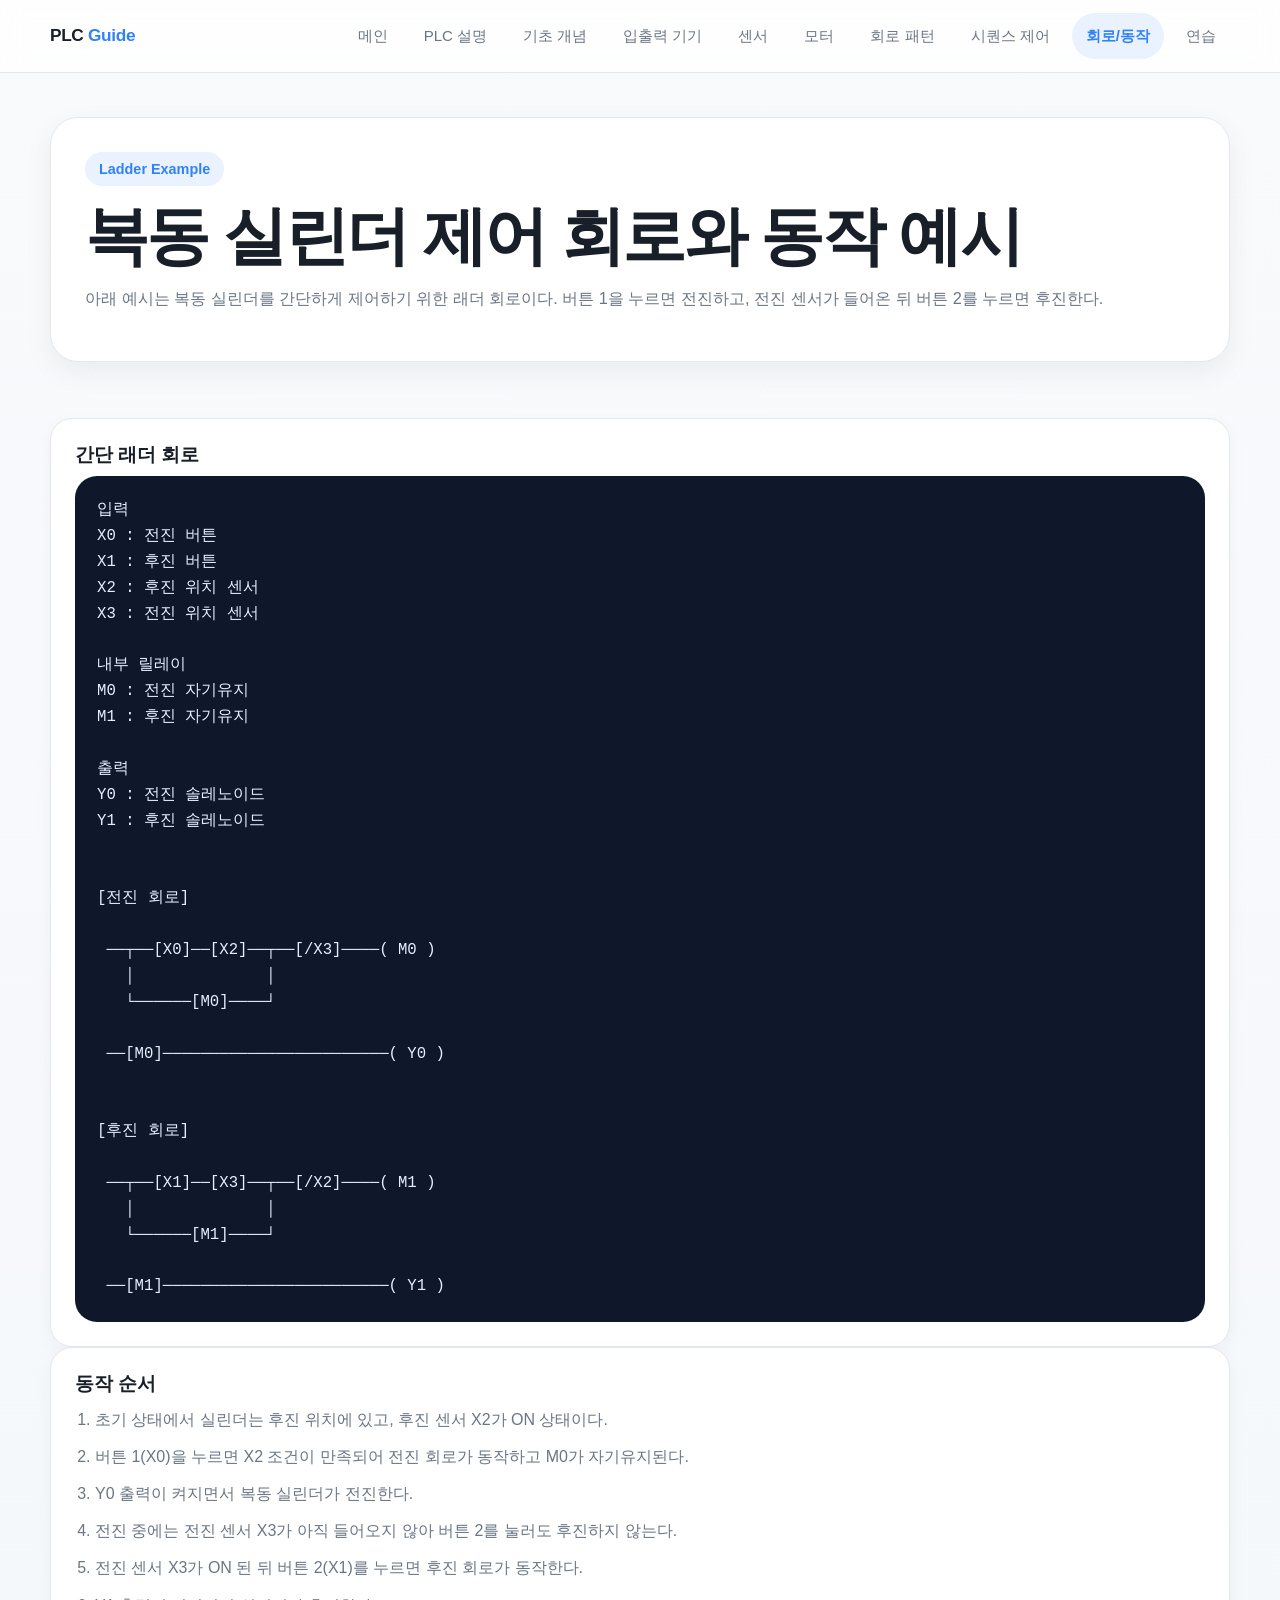
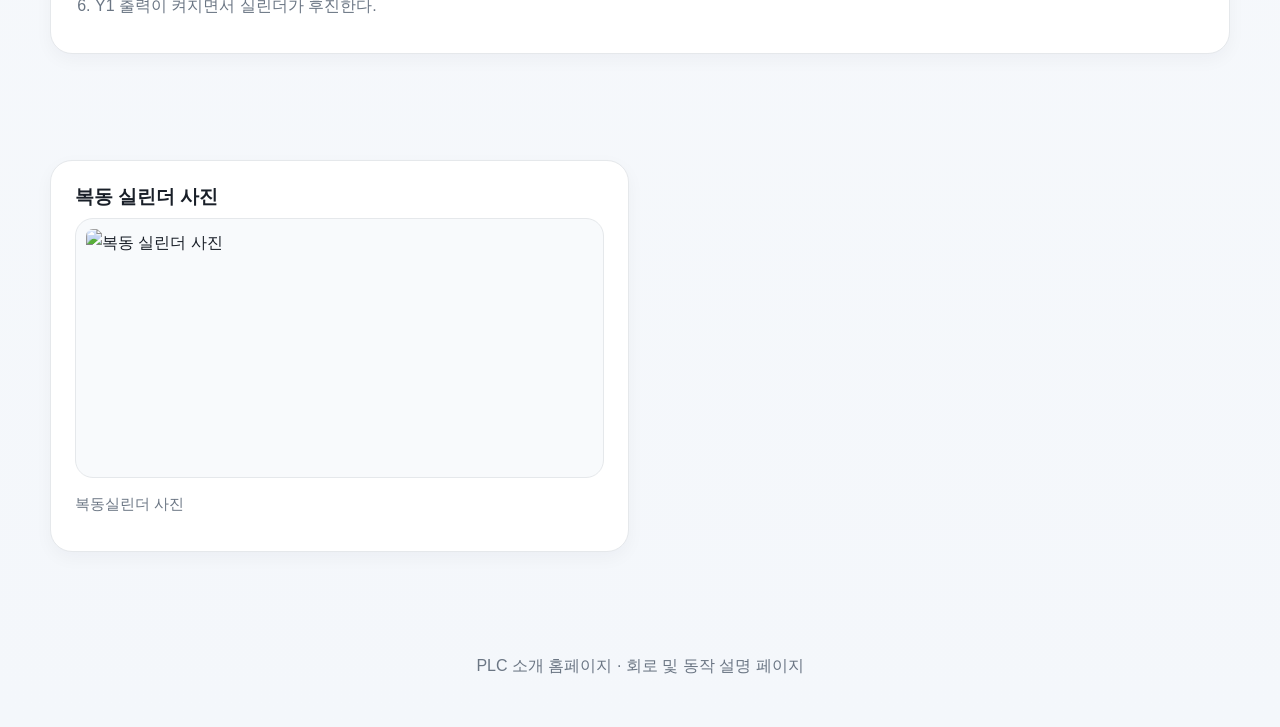
==== ladder.html @ 0543043f "Add files via upload" ====
<!DOCTYPE html>
<html lang="ko">
<head>
  <meta charset="UTF-8">
  <meta name="viewport" content="width=device-width, initial-scale=1.0">
  <title>회로 및 동작 설명</title>
  <link rel="stylesheet" href="styles.css">
</head>
<body>
  <header class="site-header">
    <nav class="nav">
      <div class="brand">PLC <span>Guide</span></div>
<div class="nav-links">
  <a href="index.html">메인</a>
  <a href="plc.html">PLC 설명</a>
  <a href="basic.html">기초 개념</a>
  <a href="devices.html">입출력 기기</a>
  <a href="sensors.html">센서</a>
  <a href="motors.html">모터</a>
  <a href="patterns.html">회로 패턴</a>
  <a href="sequence.html">시퀀스 제어</a>
  <a href="ladder.html" class="active">회로/동작</a>
  <a href="practice.html">연습</a>
</div>
    </nav>
  </header>

  <main>
    <section class="page-hero">
      <div class="container">
        <div class="page-hero-box">
          <div class="badge">Ladder Example</div>
          <h1>복동 실린더 제어 회로와 동작 예시</h1>
          <p>
            아래 예시는 복동 실린더를 간단하게 제어하기 위한 래더 회로이다.
            버튼 1을 누르면 전진하고, 전진 센서가 들어온 뒤 버튼 2를 누르면 후진한다.
          </p>
        </div>
      </div>
    </section>

    <section class="section">
      <div class="container ladder-layout">
        <div class="card">
          <h3>간단 래더 회로</h3>
          <div class="ladder-box">
<pre>
입력
X0 : 전진 버튼
X1 : 후진 버튼
X2 : 후진 위치 센서
X3 : 전진 위치 센서

내부 릴레이
M0 : 전진 자기유지
M1 : 후진 자기유지

출력
Y0 : 전진 솔레노이드
Y1 : 후진 솔레노이드


[전진 회로]

 ──┬──[X0]──[X2]──┬──[/X3]────( M0 )
   │              │
   └──────[M0]────┘

 ──[M0]────────────────────────( Y0 )


[후진 회로]

 ──┬──[X1]──[X3]──┬──[/X2]────( M1 )
   │              │
   └──────[M1]────┘

 ──[M1]────────────────────────( Y1 )
</pre>
          </div>
        </div>

        <div class="card">
          <h3>동작 순서</h3>
          <ol class="steps">
            <li>초기 상태에서 실린더는 후진 위치에 있고, 후진 센서 X2가 ON 상태이다.</li>
            <li>버튼 1(X0)을 누르면 X2 조건이 만족되어 전진 회로가 동작하고 M0가 자기유지된다.</li>
            <li>Y0 출력이 켜지면서 복동 실린더가 전진한다.</li>
            <li>전진 중에는 전진 센서 X3가 아직 들어오지 않아 버튼 2를 눌러도 후진하지 않는다.</li>
            <li>전진 센서 X3가 ON 된 뒤 버튼 2(X1)를 누르면 후진 회로가 동작한다.</li>
            <li>Y1 출력이 켜지면서 실린더가 후진한다.</li>
          </ol>
        </div>
      </div>
    </section>

    <section class="section">
      <div class="container grid-2">
        <div class="card">
          <h3>복동 실린더 사진</h3>
          <!-- 복동실린더 사진 넣는 자리 -->
          <img src="C:\Users\USER\Desktop\폴리텍\AI\HTML\사진\복동실린더.jpg" alt="복동 실린더 사진" class="media-photo">
          <p class="media-note">복동실린더 사진</p>
        </div>

    
      </div>
    </section>
  </main>

  <footer class="footer">
    <div class="container">PLC 소개 홈페이지 · 회로 및 동작 설명 페이지</div>
  </footer>
</body>
</html>
---- styles.css ----
:root {
  --bg:#f6f8fb; --bg-soft:#eef3f8; --surface:#fff; --surface-2:#f9fbfd;
  --text:#191f28; --muted:#6b7684; --line:#e5e8eb;
  --primary:#3182f6; --primary-soft:#eaf2ff; --success:#00a86b; --danger:#e85555;
  --shadow:0 10px 30px rgba(15,23,42,.06); --shadow-soft:0 6px 18px rgba(15,23,42,.04);
  --radius-xl:28px; --radius-lg:22px; --max:1180px;
}
*{box-sizing:border-box}
html{scroll-behavior:smooth}
body{margin:0;font-family:"Segoe UI","Malgun Gothic",sans-serif;background:linear-gradient(180deg,#f8fafc 0%,#f4f7fb 100%);color:var(--text);line-height:1.7}
a{text-decoration:none;color:inherit}
img,video{display:block;max-width:100%;border-radius:18px}
.container{width:min(100% - 32px,var(--max));margin:0 auto}
.site-header{position:sticky;top:0;z-index:100;background:rgba(255,255,255,.82);backdrop-filter:blur(12px);border-bottom:1px solid var(--line)}
.nav{width:min(100% - 32px,var(--max));min-height:72px;margin:0 auto;display:flex;align-items:center;justify-content:space-between;gap:20px}
.brand{font-size:1.08rem;font-weight:800;letter-spacing:-.02em}.brand span{color:var(--primary)}
.nav-links{display:flex;flex-wrap:wrap;gap:8px;justify-content:flex-end}
.nav-links a{padding:10px 14px;border-radius:999px;color:var(--muted);font-size:.94rem;transition:.2s ease}
.nav-links a:hover{background:var(--bg-soft);color:var(--text)} .nav-links a.active{background:var(--primary-soft);color:var(--primary);font-weight:700}
.hero{padding:56px 0 36px}.page-hero{padding:44px 0 22px}.section{padding:34px 0 72px}
.hero-grid{display:grid;grid-template-columns:1.15fr .85fr;gap:24px;align-items:stretch}
.hero-panel,.page-hero-box,.card,.feature-card,.symbol-card,.practice-card{background:var(--surface);border:1px solid var(--line);border-radius:var(--radius-xl);box-shadow:var(--shadow)}
.hero-panel,.page-hero-box{padding:34px}
.badge{display:inline-flex;align-items:center;min-height:34px;padding:0 14px;border-radius:999px;background:var(--primary-soft);color:var(--primary);font-size:.9rem;font-weight:700}
.hero h1,.page-hero h1{margin:16px 0 14px;font-size:clamp(2.2rem,5vw,4rem);line-height:1.08;letter-spacing:-.04em}
.hero p,.page-hero p{margin:0 0 14px;color:var(--muted);font-size:1.02rem}
.hero-actions{display:flex;flex-wrap:wrap;gap:12px;margin-top:24px}
.button{min-height:48px;padding:0 18px;display:inline-flex;align-items:center;justify-content:center;border-radius:14px;font-weight:700;transition:.2s ease}
.button.primary{background:var(--primary);color:#fff;box-shadow:0 8px 24px rgba(49,130,246,.22)} .button.primary:hover{transform:translateY(-2px)}
.button.secondary{background:#fff;border:1px solid var(--line);color:var(--text)}
.section-title{margin:0 0 10px;font-size:clamp(1.7rem,3vw,2.6rem);line-height:1.2;letter-spacing:-.03em}
.section-desc{margin:0 0 28px;color:var(--muted)}
.grid-2{display:grid;grid-template-columns:1fr 1fr;gap:22px}.grid-3{display:grid;grid-template-columns:repeat(3,1fr);gap:22px}.grid-4{display:grid;grid-template-columns:repeat(4,1fr);gap:18px}.info-grid{display:grid;grid-template-columns:repeat(3,1fr);gap:22px}
.card,.symbol-card,.practice-card,.feature-card{padding:24px;border-radius:var(--radius-lg);box-shadow:var(--shadow-soft)}
.card h2,.card h3,.feature-card h3,.symbol-card h3,.practice-card h3{margin:0 0 10px;line-height:1.25}
.card p,.feature-card p,.symbol-card p,.practice-card p{margin:0 0 10px;color:var(--muted)}
.card-tag{display:inline-block;margin-bottom:14px;padding:6px 12px;border-radius:999px;background:#f2f6fc;color:var(--primary);font-size:.84rem;font-weight:700}
.list{margin:12px 0 0;padding-left:18px;color:var(--muted)} .list li{margin-bottom:8px}
.feature-card{display:block;transition:.2s ease}.feature-card:hover{transform:translateY(-4px);box-shadow:0 18px 34px rgba(15,23,42,.08)}
.media-photo{width:100%;height:260px;object-fit:contain;object-position:center;margin-bottom:14px;border:1px solid var(--line);background:#f8fafc;padding:10px}
.media-video{width:100%;margin:14px 0 8px;border:1px solid var(--line);background:#000;min-height:220px}
.media-note{margin:0;color:var(--muted);font-size:.92rem}
.media-placeholder{width:100%;min-height:240px;border:1px dashed #c9d4e2;background:linear-gradient(180deg,#fbfcfe 0%,#f4f7fb 100%);color:var(--muted);border-radius:18px;display:grid;place-items:center;text-align:center;padding:18px;font-size:.95rem;margin-bottom:14px}
.media-placeholder.small{min-height:180px}
.flow{display:grid;grid-template-columns:repeat(5,1fr);gap:12px;align-items:center}.flow-box{min-height:88px;border-radius:18px;border:1px solid var(--line);background:var(--surface-2);display:grid;place-items:center;text-align:center;padding:14px;font-weight:700}.flow-arrow{text-align:center;color:var(--primary);font-size:1.4rem;font-weight:900}
.compare-wrap{overflow-x:auto;border:1px solid var(--line);border-radius:20px;box-shadow:var(--shadow-soft);background:#fff}
table{width:100%;border-collapse:collapse} th,td{padding:15px 14px;border-bottom:1px solid var(--line);text-align:left;vertical-align:top;font-size:.96rem} th{background:#f8fbff;color:var(--text)} td{color:var(--muted)}
.symbol-mark{display:inline-flex;align-items:center;justify-content:center;min-width:72px;min-height:44px;padding:0 12px;border-radius:12px;background:#f2f6fc;color:var(--primary);font-weight:800;font-size:1rem;margin-bottom:14px}
.code-chip,.status-good,.status-bad{display:inline-block;padding:4px 10px;border-radius:999px;font-size:.84rem;font-weight:700}
.code-chip{background:#eef3f8;color:var(--text);margin-right:8px;margin-bottom:8px}
.example-box,.answer-box{background:#f8fbff;border:1px solid var(--line);border-radius:18px;padding:20px}
.answer-box{margin-top:16px;padding:16px;border-radius:14px;color:var(--muted)}
.mini-ladder,.ladder-box{background:#0f172a;color:#e5eefc;border-radius:22px;padding:22px;overflow-x:auto}
.mini-ladder pre,.ladder-box pre{margin:0;white-space:pre;line-height:1.65;font-family:Consolas,"Courier New",monospace;font-size:.98rem}
.steps{margin:0;padding-left:20px;color:var(--muted)} .steps li{margin-bottom:10px}
.status-good{background:#e8faf4;color:var(--success)} .status-bad{background:#fff2f2;color:var(--danger)}
.footer{padding:28px 0 48px;text-align:center;color:var(--muted)}
@media (max-width:1100px){.hero-grid,.grid-2,.grid-3,.grid-4,.info-grid{grid-template-columns:1fr 1fr}.flow{grid-template-columns:1fr}.flow-arrow{transform:rotate(90deg)}}
@media (max-width:760px){.nav{flex-direction:column;align-items:flex-start;padding:12px 0}.nav-links{width:100%;justify-content:flex-start}.hero-grid,.grid-2,.grid-3,.grid-4,.info-grid{grid-template-columns:1fr}.hero-panel,.page-hero-box,.card,.feature-card,.symbol-card,.practice-card{padding:22px}}
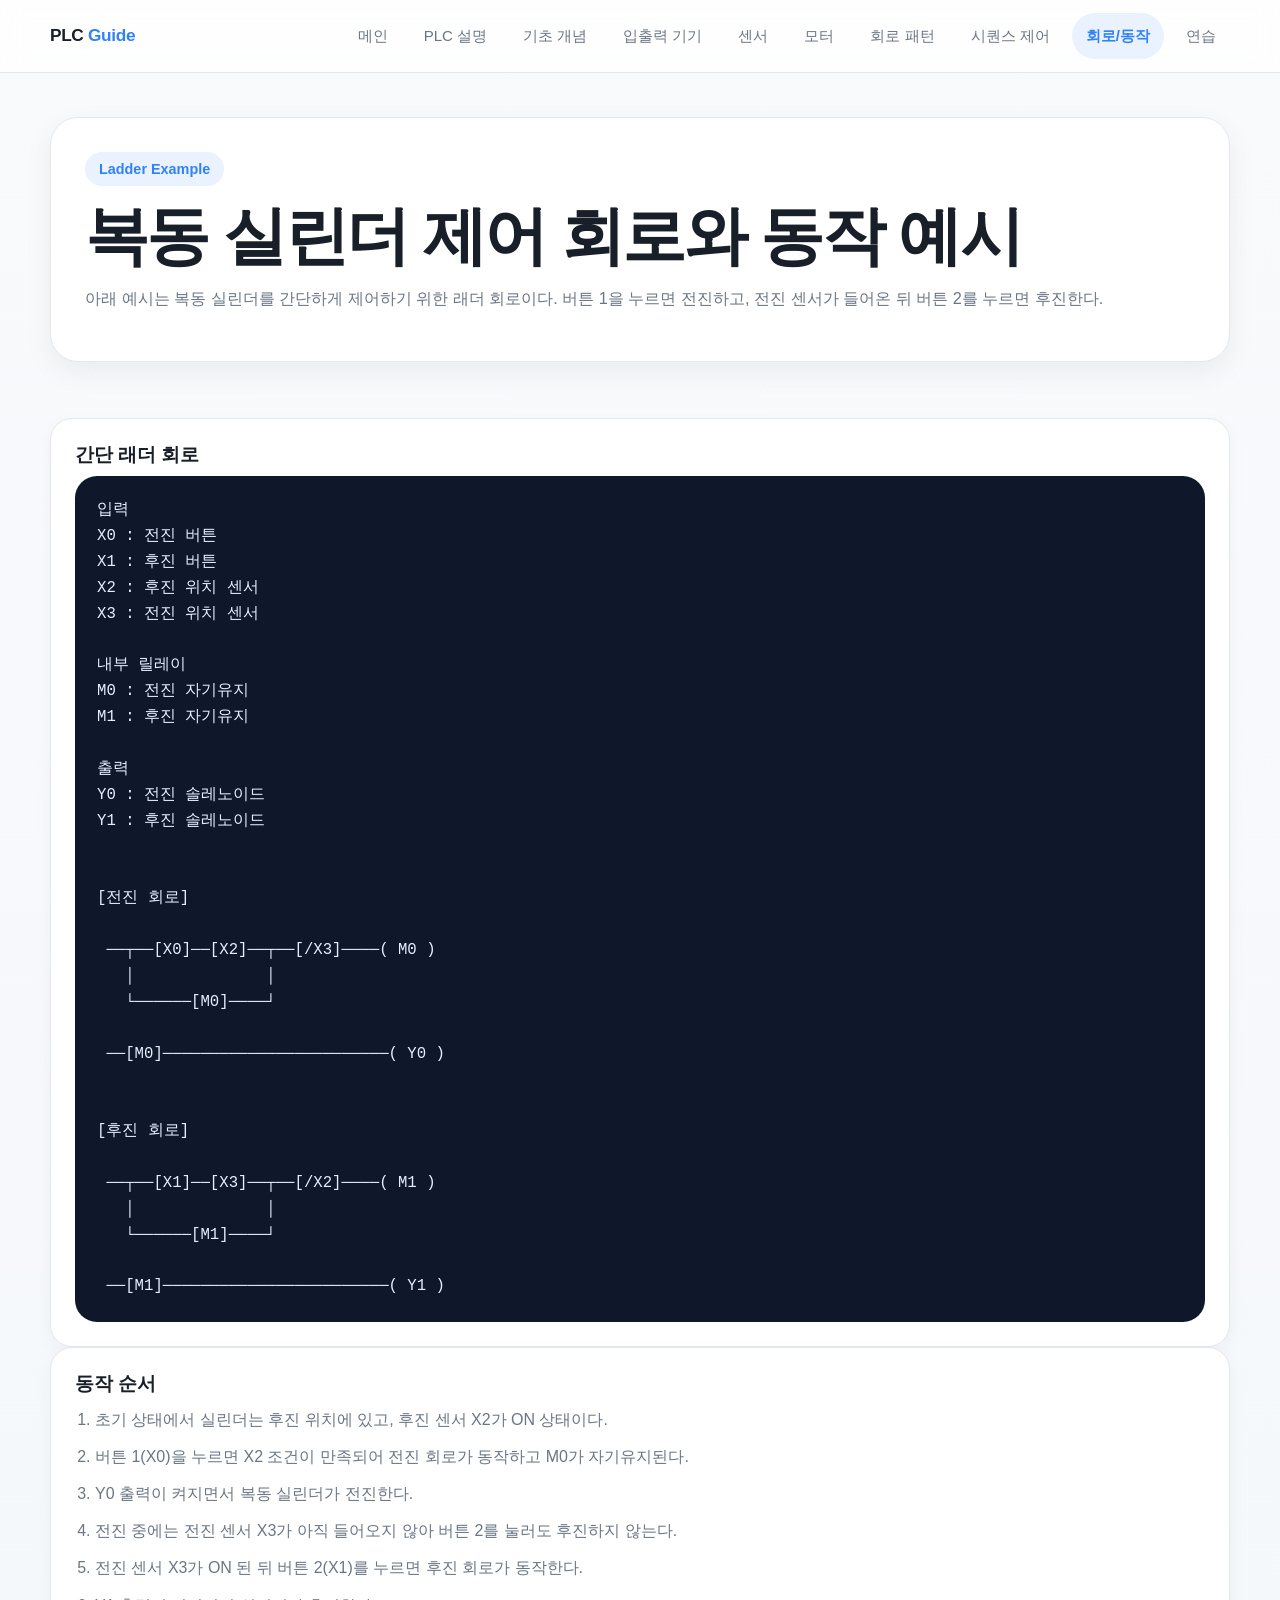
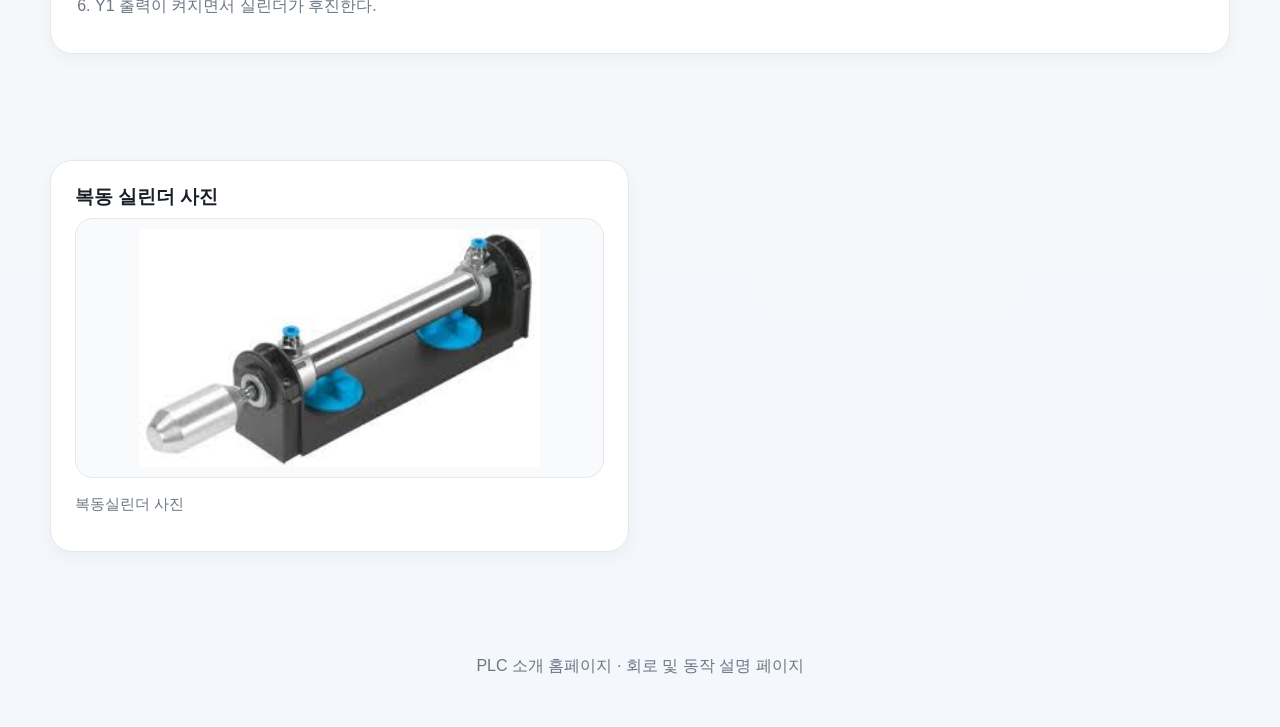
==== commit 68e02ee8: "Add files via upload" ====
--- a/ladder.html
+++ b/ladder.html
@@ -99,7 +99,7 @@
         <div class="card">
           <h3>복동 실린더 사진</h3>
           <!-- 복동실린더 사진 넣는 자리 -->
-          <img src="C:\Users\USER\Desktop\폴리텍\AI\HTML\사진\복동실린더.jpg" alt="복동 실린더 사진" class="media-photo">
+          <img src="사진\복동실린더.jpg" alt="복동 실린더 사진" class="media-photo">
           <p class="media-note">복동실린더 사진</p>
         </div>
 
